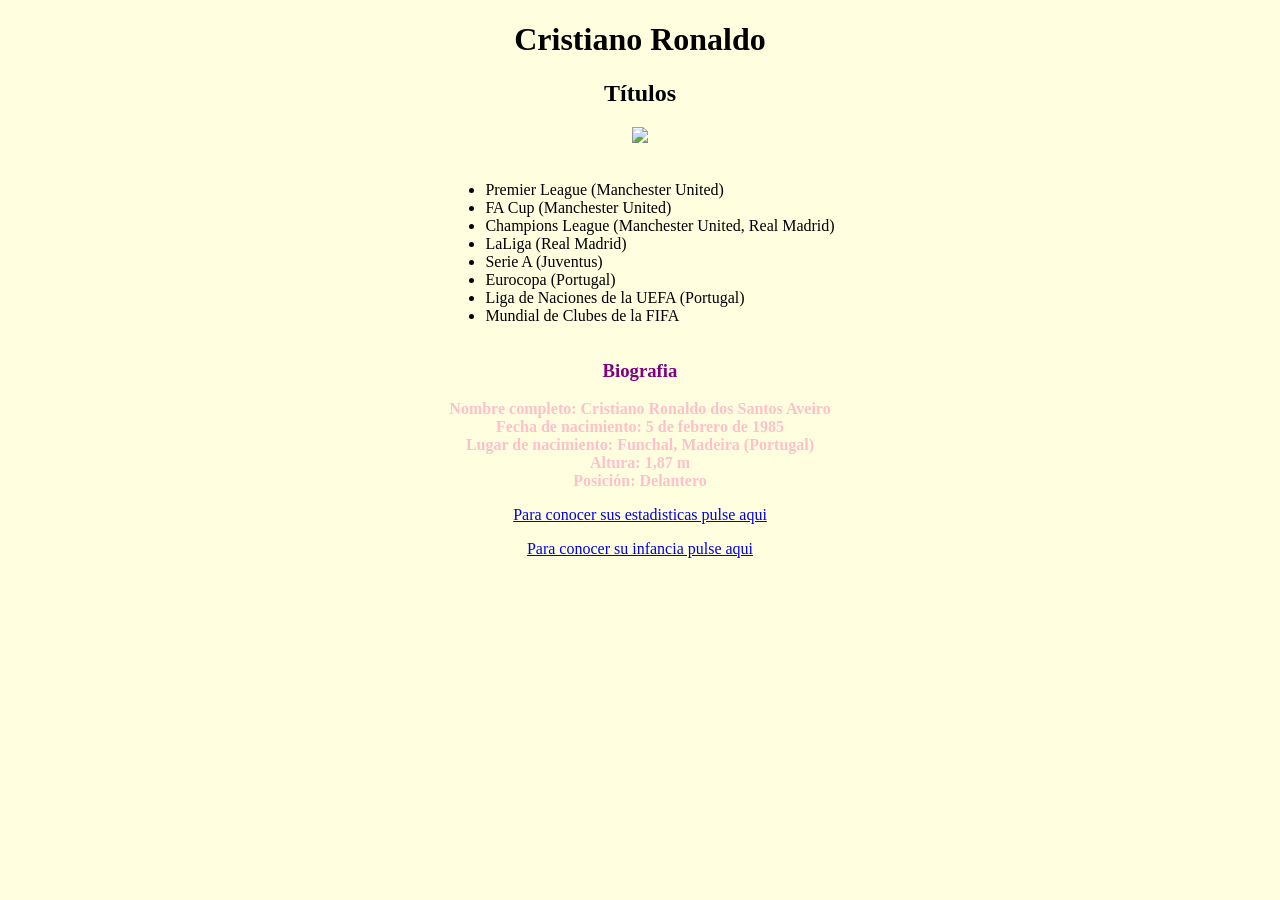
==== index.html @ cbf406df "Add files via upload" ====
<!DOCTYPE html>
<html lang="es">
<head>
    <title>Cristiano Ronaldo</title>
</head>
<body align="center" bgcolor="lightyellow">

<main>
    <h1>Cristiano Ronaldo</h1>

    <section>
        <h2>Títulos</h2>

        <img src="imagenes/manchester.png" width="250"><br><br>

        <ul style="display: inline-block; text-align: left;">
            <li>Premier League (Manchester United)</li>
            <li>FA Cup (Manchester United)</li>
            <li>Champions League (Manchester United, Real Madrid)</li>
            <li>LaLiga (Real Madrid)</li>
            <li>Serie A (Juventus)</li>
            <li>Eurocopa (Portugal)</li>
            <li>Liga de Naciones de la UEFA (Portugal)</li>
            <li>Mundial de Clubes de la FIFA</li>
        </ul>

        <h3><font color="purple"><b>Biografia</b></font></h3>

        <p>
            <font color="pink"><b>
            Nombre completo: Cristiano Ronaldo dos Santos Aveiro<br>
            Fecha de nacimiento: 5 de febrero de 1985<br>
            Lugar de nacimiento: Funchal, Madeira (Portugal)<br>
            Altura: 1,87 m<br>
            Posición: Delantero
            </b></font>
        </p>

        <p>
            <a href="estadisticas.html">Para conocer sus estadisticas pulse aqui</a>
        </p>
        <p>
        <a href="infancia.html">Para conocer su infancia pulse aqui</a>
        </p>

    </section>
</main>

</body>
</html>
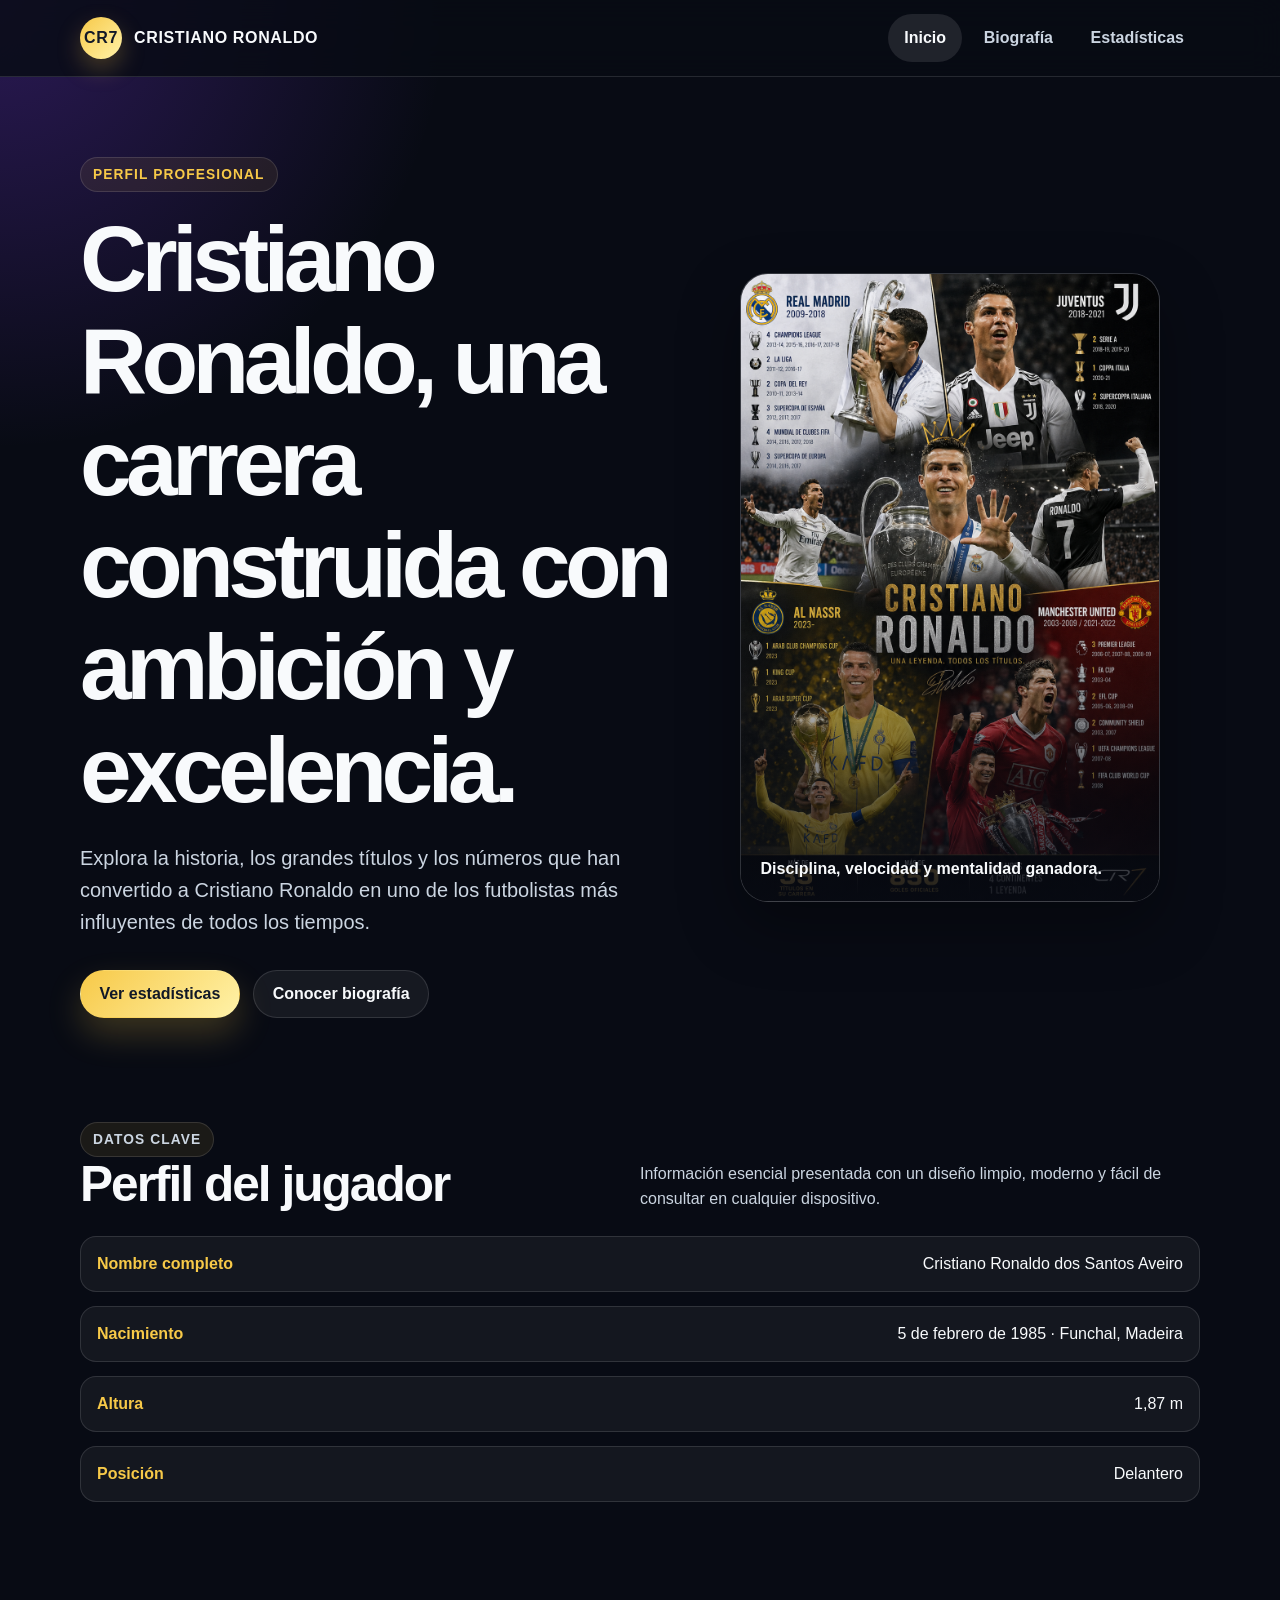
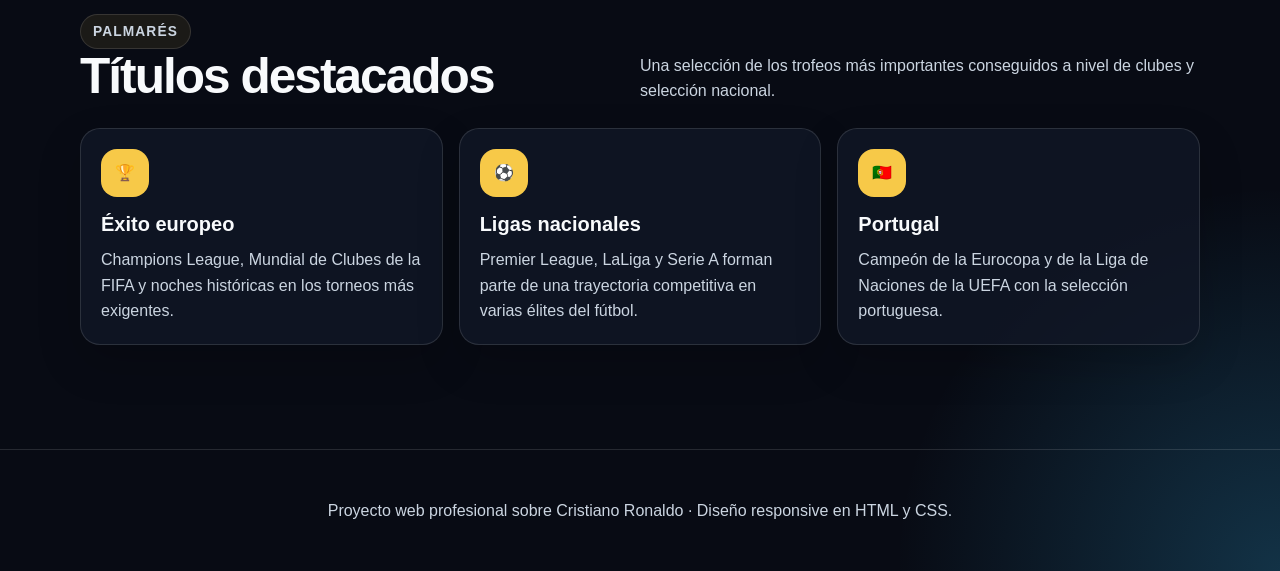
==== commit 886a93bb: "Profesionaliza sitio de Cristiano Ronaldo" ====
--- a/index.html
+++ b/index.html
@@ -1,50 +1,98 @@
 <!DOCTYPE html>
 <html lang="es">
 <head>
-    <title>Cristiano Ronaldo</title>
+    <meta charset="UTF-8">
+    <meta name="viewport" content="width=device-width, initial-scale=1.0">
+    <meta name="description" content="Sitio profesional sobre Cristiano Ronaldo: biografía, títulos, trayectoria y estadísticas destacadas.">
+    <title>Cristiano Ronaldo | Leyenda del fútbol</title>
+    <link rel="stylesheet" href="estilos.css">
 </head>
-<body align="center" bgcolor="lightyellow">
+<body>
+    <header class="site-header">
+        <nav class="navbar container" aria-label="Navegación principal">
+            <a class="logo" href="index.html" aria-label="Inicio Cristiano Ronaldo">
+                <span class="logo-mark">CR7</span>
+                <span>Cristiano Ronaldo</span>
+            </a>
+            <ul class="nav-links">
+                <li><a class="active" href="index.html">Inicio</a></li>
+                <li><a href="infancia.html">Biografía</a></li>
+                <li><a href="estadisticas.html">Estadísticas</a></li>
+            </ul>
+        </nav>
+    </header>
 
-<main>
-    <h1>Cristiano Ronaldo</h1>
+    <main>
+        <section class="hero">
+            <div class="container hero-grid">
+                <div>
+                    <p class="eyebrow">Perfil profesional</p>
+                    <h1>Cristiano Ronaldo, una carrera construida con ambición y excelencia.</h1>
+                    <p class="lead">Explora la historia, los grandes títulos y los números que han convertido a Cristiano Ronaldo en uno de los futbolistas más influyentes de todos los tiempos.</p>
+                    <div class="hero-actions">
+                        <a class="button button-primary" href="estadisticas.html">Ver estadísticas</a>
+                        <a class="button button-secondary" href="infancia.html">Conocer biografía</a>
+                    </div>
+                </div>
+                <figure class="feature-image">
+                    <img src="imagenes/manchester.png" alt="Cristiano Ronaldo durante su etapa en Manchester United">
+                    <figcaption class="image-caption">Disciplina, velocidad y mentalidad ganadora.</figcaption>
+                </figure>
+            </div>
+        </section>
 
-    <section>
-        <h2>Títulos</h2>
+        <section class="section" aria-labelledby="perfil-title">
+            <div class="container">
+                <div class="section-header">
+                    <div>
+                        <p class="eyebrow">Datos clave</p>
+                        <h2 id="perfil-title">Perfil del jugador</h2>
+                    </div>
+                    <p>Información esencial presentada con un diseño limpio, moderno y fácil de consultar en cualquier dispositivo.</p>
+                </div>
+                <ul class="profile-list">
+                    <li><strong>Nombre completo</strong><span>Cristiano Ronaldo dos Santos Aveiro</span></li>
+                    <li><strong>Nacimiento</strong><span>5 de febrero de 1985 · Funchal, Madeira</span></li>
+                    <li><strong>Altura</strong><span>1,87 m</span></li>
+                    <li><strong>Posición</strong><span>Delantero</span></li>
+                </ul>
+            </div>
+        </section>
 
-        <img src="imagenes/manchester.png" width="250"><br><br>
+        <section class="section" aria-labelledby="titulos-title">
+            <div class="container">
+                <div class="section-header">
+                    <div>
+                        <p class="eyebrow">Palmarés</p>
+                        <h2 id="titulos-title">Títulos destacados</h2>
+                    </div>
+                    <p>Una selección de los trofeos más importantes conseguidos a nivel de clubes y selección nacional.</p>
+                </div>
+                <div class="card-grid">
+                    <article class="card">
+                        <span class="card-icon">🏆</span>
+                        <h3>Éxito europeo</h3>
+                        <p>Champions League, Mundial de Clubes de la FIFA y noches históricas en los torneos más exigentes.</p>
+                    </article>
+                    <article class="card">
+                        <span class="card-icon">⚽</span>
+                        <h3>Ligas nacionales</h3>
+                        <p>Premier League, LaLiga y Serie A forman parte de una trayectoria competitiva en varias élites del fútbol.</p>
+                    </article>
+                    <article class="card">
+                        <span class="card-icon">🇵🇹</span>
+                        <h3>Portugal</h3>
+                        <p>Campeón de la Eurocopa y de la Liga de Naciones de la UEFA con la selección portuguesa.</p>
+                    </article>
+                </div>
+            </div>
+        </section>
+    </main>
 
-        <ul style="display: inline-block; text-align: left;">
-            <li>Premier League (Manchester United)</li>
-            <li>FA Cup (Manchester United)</li>
-            <li>Champions League (Manchester United, Real Madrid)</li>
-            <li>LaLiga (Real Madrid)</li>
-            <li>Serie A (Juventus)</li>
-            <li>Eurocopa (Portugal)</li>
-            <li>Liga de Naciones de la UEFA (Portugal)</li>
-            <li>Mundial de Clubes de la FIFA</li>
-        </ul>
-
-        <h3><font color="purple"><b>Biografia</b></font></h3>
-
-        <p>
-            <font color="pink"><b>
-            Nombre completo: Cristiano Ronaldo dos Santos Aveiro<br>
-            Fecha de nacimiento: 5 de febrero de 1985<br>
-            Lugar de nacimiento: Funchal, Madeira (Portugal)<br>
-            Altura: 1,87 m<br>
-            Posición: Delantero
-            </b></font>
-        </p>
-
-        <p>
-            <a href="estadisticas.html">Para conocer sus estadisticas pulse aqui</a>
-        </p>
-        <p>
-        <a href="infancia.html">Para conocer su infancia pulse aqui</a>
-        </p>
-
-    </section>
-</main>
-
+    <footer class="site-footer">
+        <div class="container">
+            <p>Proyecto web profesional sobre Cristiano Ronaldo · Diseño responsive en HTML y CSS.</p>
+        </div>
+    </footer>
 </body>
 </html>
--- a/estilos.css
+++ b/estilos.css
@@ -0,0 +1,445 @@
+:root {
+    --color-bg: #080b14;
+    --color-surface: #111827;
+    --color-surface-light: #1f2937;
+    --color-primary: #f7c948;
+    --color-secondary: #7c3aed;
+    --color-accent: #38bdf8;
+    --color-text: #f8fafc;
+    --color-muted: #cbd5e1;
+    --color-border: rgba(255, 255, 255, 0.12);
+    --shadow-soft: 0 24px 60px rgba(0, 0, 0, 0.35);
+    --radius-xl: 28px;
+    --radius-lg: 20px;
+    --max-width: 1120px;
+}
+
+* {
+    box-sizing: border-box;
+}
+
+html {
+    scroll-behavior: smooth;
+}
+
+body {
+    margin: 0;
+    font-family: "Inter", "Segoe UI", Arial, sans-serif;
+    color: var(--color-text);
+    background:
+        radial-gradient(circle at top left, rgba(124, 58, 237, 0.30), transparent 28rem),
+        radial-gradient(circle at bottom right, rgba(56, 189, 248, 0.22), transparent 24rem),
+        var(--color-bg);
+    line-height: 1.6;
+}
+
+img {
+    max-width: 100%;
+    display: block;
+}
+
+a {
+    color: inherit;
+    text-decoration: none;
+}
+
+.container {
+    width: min(100% - 2rem, var(--max-width));
+    margin: 0 auto;
+}
+
+.site-header {
+    position: sticky;
+    top: 0;
+    z-index: 10;
+    border-bottom: 1px solid var(--color-border);
+    background: rgba(8, 11, 20, 0.82);
+    backdrop-filter: blur(16px);
+}
+
+.navbar {
+    display: flex;
+    align-items: center;
+    justify-content: space-between;
+    gap: 1rem;
+    min-height: 76px;
+}
+
+.logo {
+    display: inline-flex;
+    align-items: center;
+    gap: 0.75rem;
+    font-weight: 800;
+    letter-spacing: 0.04em;
+    text-transform: uppercase;
+}
+
+.logo-mark {
+    display: grid;
+    place-items: center;
+    width: 42px;
+    height: 42px;
+    border-radius: 50%;
+    color: #111827;
+    background: linear-gradient(135deg, var(--color-primary), #fff2a8);
+    box-shadow: 0 10px 24px rgba(247, 201, 72, 0.25);
+}
+
+.nav-links {
+    display: flex;
+    align-items: center;
+    gap: 0.35rem;
+    list-style: none;
+    margin: 0;
+    padding: 0;
+}
+
+.nav-links a {
+    display: inline-flex;
+    padding: 0.7rem 1rem;
+    border-radius: 999px;
+    color: var(--color-muted);
+    font-weight: 700;
+    transition: 180ms ease;
+}
+
+.nav-links a:hover,
+.nav-links a.active {
+    color: var(--color-text);
+    background: rgba(255, 255, 255, 0.10);
+}
+
+.hero {
+    padding: 5rem 0 3rem;
+}
+
+.hero-grid {
+    display: grid;
+    grid-template-columns: minmax(0, 1.08fr) minmax(280px, 0.92fr);
+    gap: 2rem;
+    align-items: center;
+}
+
+.eyebrow {
+    display: inline-flex;
+    align-items: center;
+    gap: 0.5rem;
+    margin: 0 0 1rem;
+    padding: 0.35rem 0.75rem;
+    border: 1px solid var(--color-border);
+    border-radius: 999px;
+    color: var(--color-primary);
+    background: rgba(247, 201, 72, 0.08);
+    font-size: 0.86rem;
+    font-weight: 800;
+    letter-spacing: 0.08em;
+    text-transform: uppercase;
+}
+
+h1,
+h2,
+h3 {
+    margin: 0;
+    line-height: 1.1;
+}
+
+h1 {
+    max-width: 780px;
+    font-size: clamp(2.8rem, 8vw, 5.8rem);
+    letter-spacing: -0.06em;
+}
+
+h2 {
+    font-size: clamp(2rem, 5vw, 3.1rem);
+    letter-spacing: -0.04em;
+}
+
+h3 {
+    font-size: 1.25rem;
+}
+
+.lead {
+    max-width: 720px;
+    margin: 1.35rem 0 0;
+    color: var(--color-muted);
+    font-size: clamp(1.05rem, 2vw, 1.25rem);
+}
+
+.hero-actions,
+.card-actions {
+    display: flex;
+    flex-wrap: wrap;
+    gap: 0.85rem;
+    margin-top: 2rem;
+}
+
+.button {
+    display: inline-flex;
+    align-items: center;
+    justify-content: center;
+    gap: 0.5rem;
+    min-height: 48px;
+    padding: 0 1.15rem;
+    border: 1px solid transparent;
+    border-radius: 999px;
+    font-weight: 800;
+    transition: 180ms ease;
+}
+
+.button-primary {
+    color: #111827;
+    background: linear-gradient(135deg, var(--color-primary), #fff2a8);
+    box-shadow: 0 16px 34px rgba(247, 201, 72, 0.22);
+}
+
+.button-secondary {
+    border-color: var(--color-border);
+    color: var(--color-text);
+    background: rgba(255, 255, 255, 0.06);
+}
+
+.button:hover {
+    transform: translateY(-2px);
+}
+
+.feature-image {
+    overflow: hidden;
+    position: relative;
+    border: 1px solid var(--color-border);
+    border-radius: var(--radius-xl);
+    background: linear-gradient(160deg, rgba(255, 255, 255, 0.12), rgba(255, 255, 255, 0.04));
+    box-shadow: var(--shadow-soft);
+}
+
+.feature-image img {
+    width: 100%;
+    height: 100%;
+    min-height: 360px;
+    object-fit: cover;
+}
+
+.feature-image::after {
+    content: "";
+    position: absolute;
+    inset: 0;
+    background: linear-gradient(180deg, transparent 48%, rgba(8, 11, 20, 0.84));
+}
+
+.image-caption {
+    position: absolute;
+    right: 1.25rem;
+    bottom: 1.25rem;
+    left: 1.25rem;
+    z-index: 1;
+    color: var(--color-text);
+    font-weight: 800;
+}
+
+.section {
+    padding: 3.5rem 0;
+}
+
+.section-header {
+    display: flex;
+    align-items: end;
+    justify-content: space-between;
+    gap: 1.5rem;
+    margin-bottom: 1.5rem;
+}
+
+.section-header p {
+    max-width: 560px;
+    margin: 0;
+    color: var(--color-muted);
+}
+
+.card-grid {
+    display: grid;
+    grid-template-columns: repeat(3, minmax(0, 1fr));
+    gap: 1rem;
+}
+
+.card,
+.stat-card,
+.timeline-item,
+.table-card {
+    border: 1px solid var(--color-border);
+    border-radius: var(--radius-lg);
+    background: rgba(17, 24, 39, 0.78);
+    box-shadow: 0 18px 44px rgba(0, 0, 0, 0.18);
+}
+
+.card,
+.stat-card,
+.timeline-item {
+    padding: 1.25rem;
+}
+
+.card-icon {
+    display: grid;
+    place-items: center;
+    width: 48px;
+    height: 48px;
+    margin-bottom: 1rem;
+    border-radius: 16px;
+    color: #111827;
+    background: var(--color-primary);
+    font-weight: 900;
+}
+
+.card p,
+.timeline-item p,
+.stat-card p {
+    margin: 0.75rem 0 0;
+    color: var(--color-muted);
+}
+
+.profile-list,
+.clean-list {
+    display: grid;
+    gap: 0.85rem;
+    margin: 0;
+    padding: 0;
+    list-style: none;
+}
+
+.profile-list li,
+.clean-list li {
+    display: flex;
+    justify-content: space-between;
+    gap: 1rem;
+    padding: 0.9rem 1rem;
+    border: 1px solid var(--color-border);
+    border-radius: 16px;
+    background: rgba(255, 255, 255, 0.05);
+}
+
+.profile-list strong,
+.clean-list strong {
+    color: var(--color-primary);
+}
+
+.stats-grid {
+    display: grid;
+    grid-template-columns: repeat(3, minmax(0, 1fr));
+    gap: 1rem;
+}
+
+.stat-number {
+    display: block;
+    color: var(--color-primary);
+    font-size: clamp(2.2rem, 6vw, 4rem);
+    font-weight: 900;
+    line-height: 1;
+    letter-spacing: -0.05em;
+}
+
+.timeline {
+    display: grid;
+    gap: 1rem;
+}
+
+.timeline-item {
+    display: grid;
+    grid-template-columns: 120px 1fr;
+    gap: 1rem;
+}
+
+.timeline-year {
+    color: var(--color-primary);
+    font-weight: 900;
+}
+
+.table-card {
+    overflow: hidden;
+}
+
+table {
+    width: 100%;
+    border-collapse: collapse;
+}
+
+th,
+td {
+    padding: 1rem;
+    text-align: left;
+    border-bottom: 1px solid var(--color-border);
+}
+
+th {
+    color: var(--color-primary);
+    background: rgba(255, 255, 255, 0.06);
+    font-size: 0.86rem;
+    letter-spacing: 0.08em;
+    text-transform: uppercase;
+}
+
+tr:last-child td {
+    border-bottom: 0;
+}
+
+.gallery-grid {
+    display: grid;
+    grid-template-columns: repeat(2, minmax(0, 1fr));
+    gap: 1rem;
+}
+
+.gallery-grid img {
+    width: 100%;
+    height: 320px;
+    object-fit: cover;
+    border: 1px solid var(--color-border);
+    border-radius: var(--radius-lg);
+    box-shadow: var(--shadow-soft);
+}
+
+.site-footer {
+    margin-top: 3rem;
+    border-top: 1px solid var(--color-border);
+    padding: 2rem 0;
+    color: var(--color-muted);
+    text-align: center;
+}
+
+@media (max-width: 820px) {
+    .navbar,
+    .section-header {
+        align-items: flex-start;
+        flex-direction: column;
+    }
+
+    .nav-links {
+        flex-wrap: wrap;
+    }
+
+    .hero {
+        padding-top: 3rem;
+    }
+
+    .hero-grid,
+    .card-grid,
+    .stats-grid,
+    .gallery-grid {
+        grid-template-columns: 1fr;
+    }
+
+    .timeline-item {
+        grid-template-columns: 1fr;
+    }
+}
+
+@media (max-width: 560px) {
+    .container {
+        width: min(100% - 1.25rem, var(--max-width));
+    }
+
+    .profile-list li,
+    .clean-list li {
+        flex-direction: column;
+    }
+
+    th,
+    td {
+        padding: 0.75rem;
+    }
+}
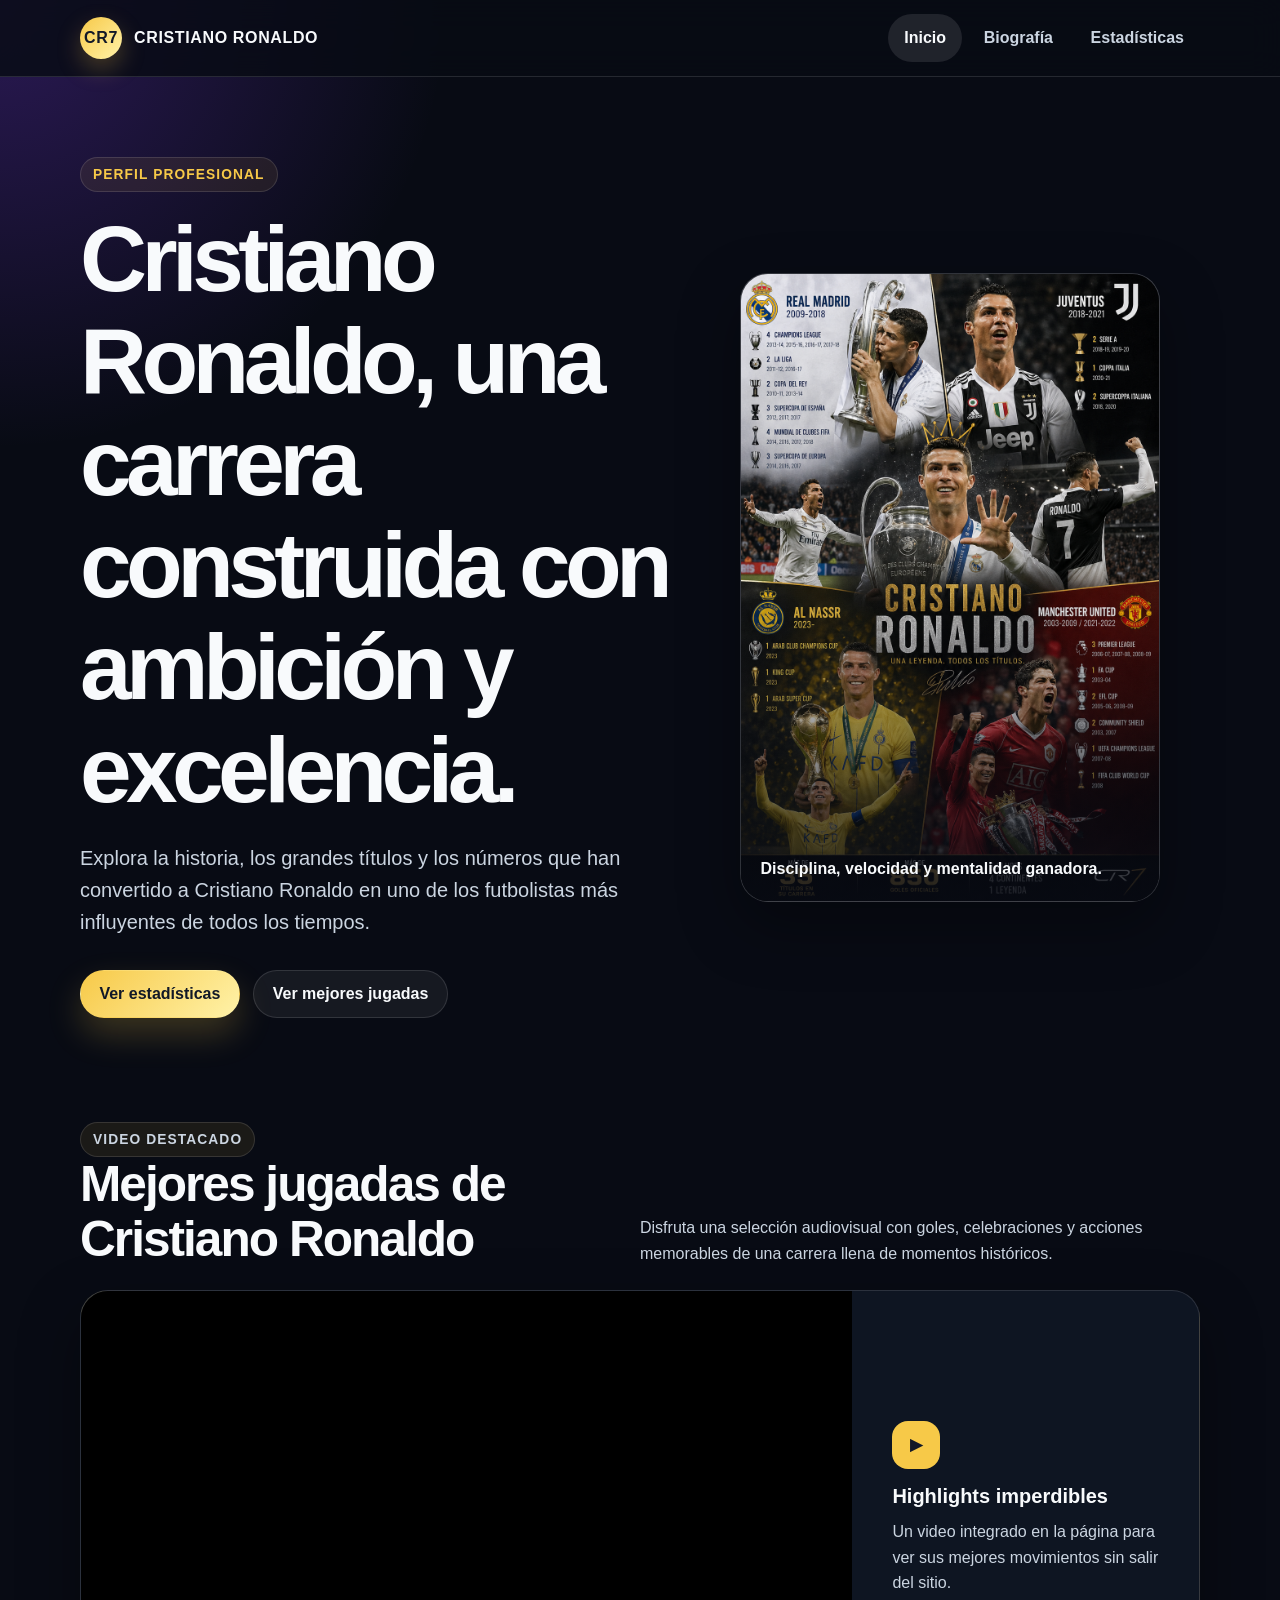
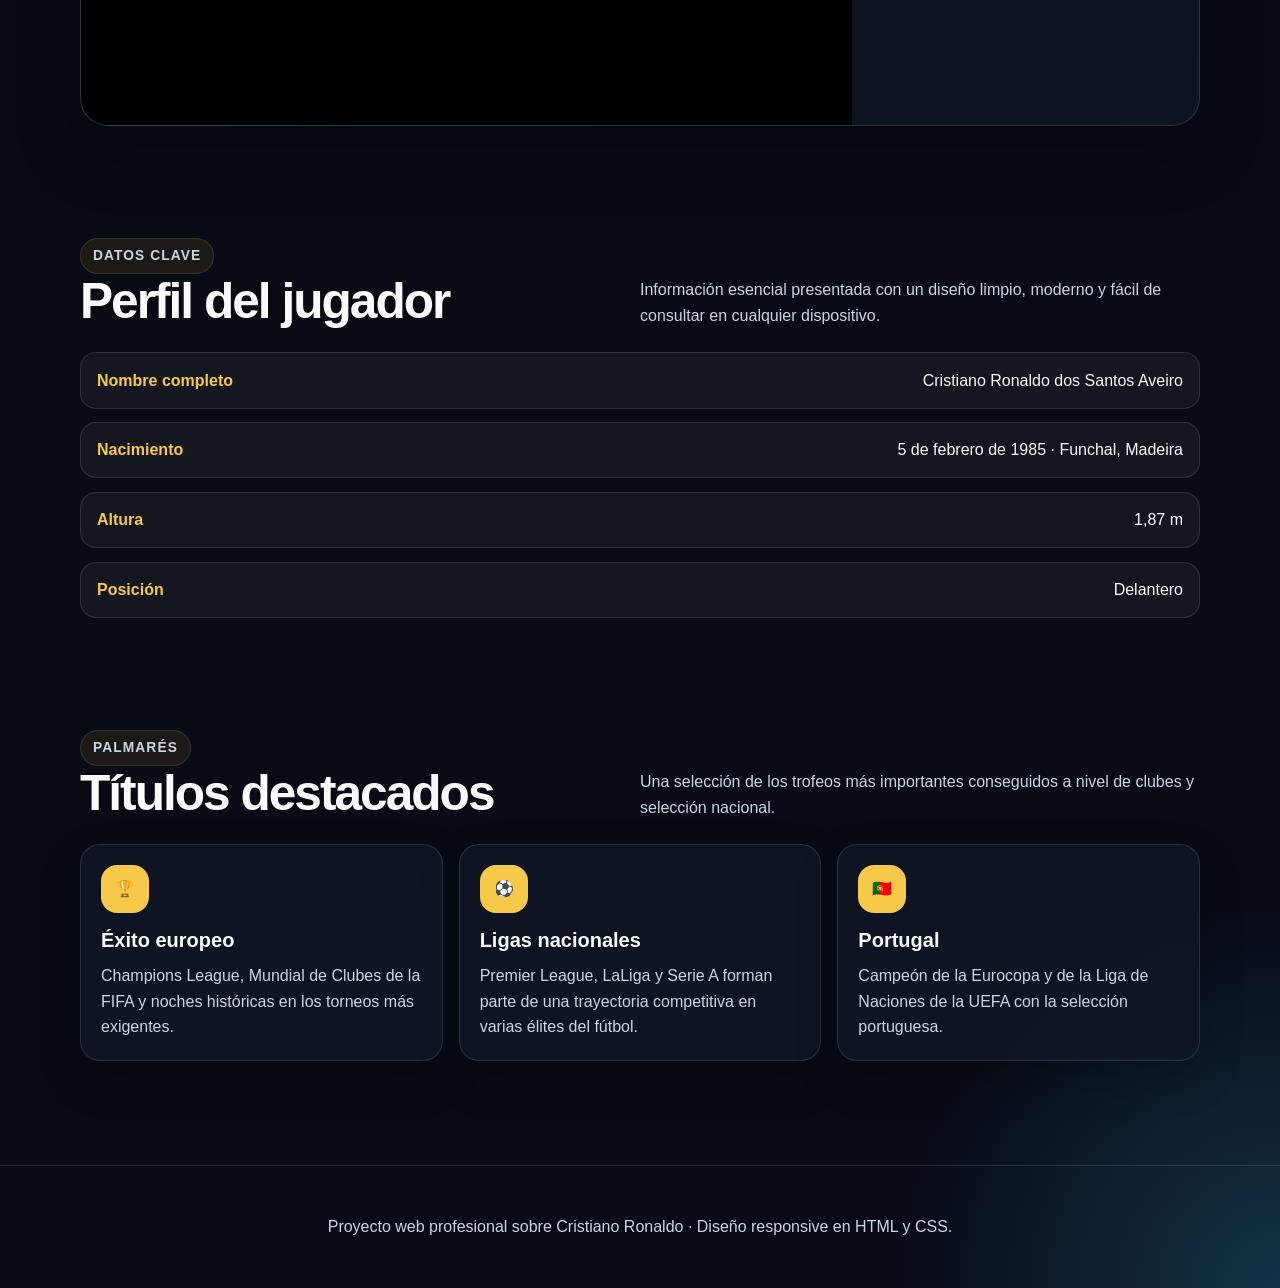
==== commit 27848059: "Add Cristiano Ronaldo highlights video" ====
--- a/index.html
+++ b/index.html
@@ -31,13 +31,41 @@
                     <p class="lead">Explora la historia, los grandes títulos y los números que han convertido a Cristiano Ronaldo en uno de los futbolistas más influyentes de todos los tiempos.</p>
                     <div class="hero-actions">
                         <a class="button button-primary" href="estadisticas.html">Ver estadísticas</a>
-                        <a class="button button-secondary" href="infancia.html">Conocer biografía</a>
+                        <a class="button button-secondary" href="#mejores-jugadas">Ver mejores jugadas</a>
                     </div>
                 </div>
                 <figure class="feature-image">
                     <img src="imagenes/manchester.png" alt="Cristiano Ronaldo durante su etapa en Manchester United">
                     <figcaption class="image-caption">Disciplina, velocidad y mentalidad ganadora.</figcaption>
                 </figure>
+            </div>
+        </section>
+
+        <section id="mejores-jugadas" class="section" aria-labelledby="mejores-jugadas-title">
+            <div class="container">
+                <div class="section-header">
+                    <div>
+                        <p class="eyebrow">Video destacado</p>
+                        <h2 id="mejores-jugadas-title">Mejores jugadas de Cristiano Ronaldo</h2>
+                    </div>
+                    <p>Disfruta una selección audiovisual con goles, celebraciones y acciones memorables de una carrera llena de momentos históricos.</p>
+                </div>
+                <div class="video-card">
+                    <div class="video-frame">
+                        <iframe
+                            src="https://www.youtube-nocookie.com/embed/5hFd6zGkxLE"
+                            title="Mejores jugadas y momentos de Cristiano Ronaldo"
+                            allow="accelerometer; autoplay; clipboard-write; encrypted-media; gyroscope; picture-in-picture; web-share"
+                            allowfullscreen
+                            loading="lazy">
+                        </iframe>
+                    </div>
+                    <div class="video-content">
+                        <span class="card-icon">▶</span>
+                        <h3>Highlights imperdibles</h3>
+                        <p>Un video integrado en la página para ver sus mejores movimientos sin salir del sitio.</p>
+                    </div>
+                </div>
             </div>
         </section>
 
--- a/estilos.css
+++ b/estilos.css
@@ -354,6 +354,44 @@
     overflow: hidden;
 }
 
+.video-card {
+    display: grid;
+    grid-template-columns: minmax(0, 1.4fr) minmax(260px, 0.6fr);
+    gap: 1rem;
+    overflow: hidden;
+    border: 1px solid var(--color-border);
+    border-radius: var(--radius-xl);
+    background:
+        linear-gradient(135deg, rgba(247, 201, 72, 0.12), transparent 38%),
+        rgba(17, 24, 39, 0.82);
+    box-shadow: var(--shadow-soft);
+}
+
+.video-frame {
+    position: relative;
+    min-height: 320px;
+    aspect-ratio: 16 / 9;
+    background: #000;
+}
+
+.video-frame iframe {
+    position: absolute;
+    inset: 0;
+    width: 100%;
+    height: 100%;
+    border: 0;
+}
+
+.video-content {
+    align-self: center;
+    padding: 1.5rem;
+}
+
+.video-content p {
+    margin: 0.75rem 0 0;
+    color: var(--color-muted);
+}
+
 table {
     width: 100%;
     border-collapse: collapse;
@@ -419,12 +457,17 @@
     .hero-grid,
     .card-grid,
     .stats-grid,
-    .gallery-grid {
+    .gallery-grid,
+    .video-card {
         grid-template-columns: 1fr;
     }
 
     .timeline-item {
         grid-template-columns: 1fr;
+    }
+
+    .video-content {
+        padding: 1.25rem;
     }
 }
 
